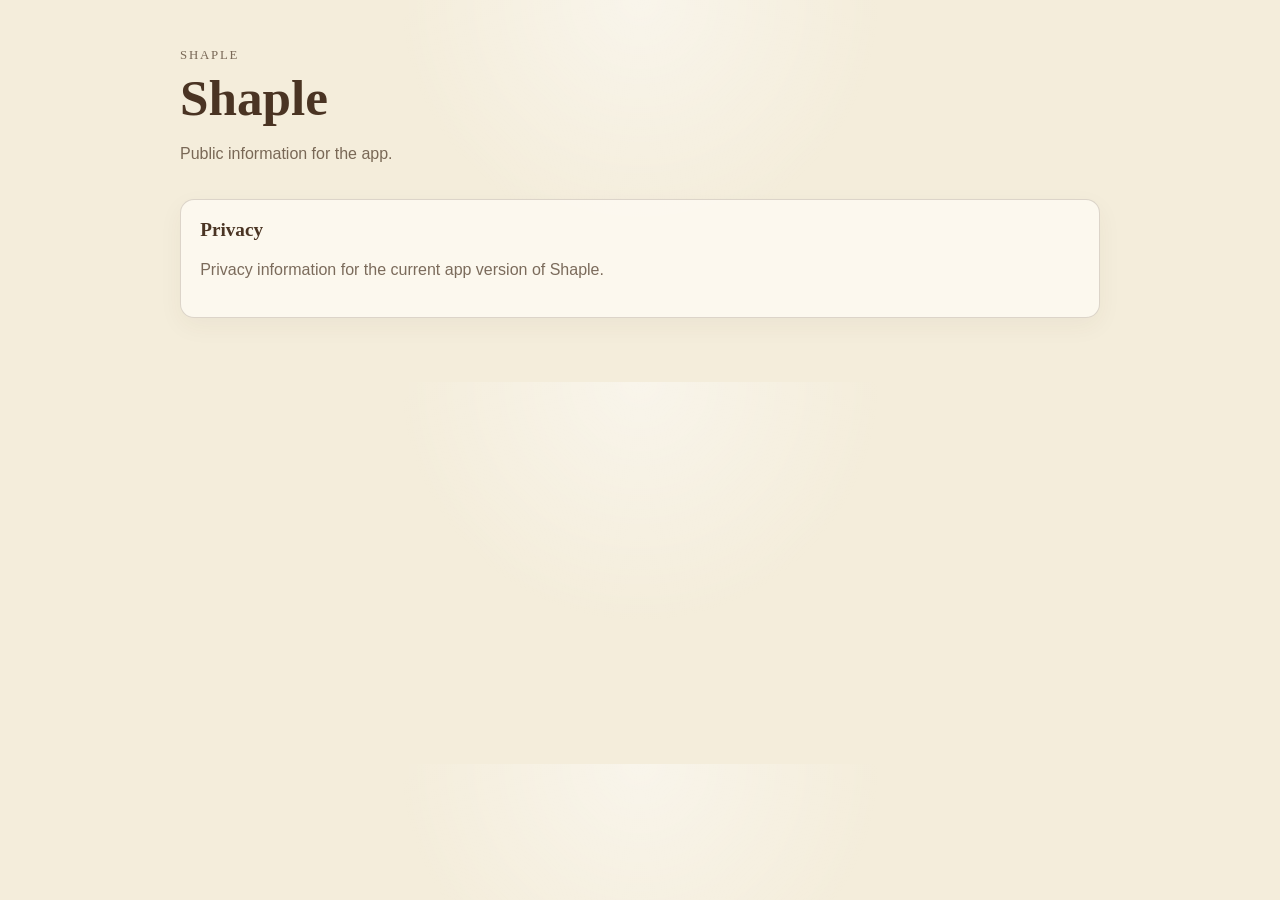
==== index.html @ 6f77ec1f "Initial website" ====
<!DOCTYPE html>
<html lang="en">
<head>
    <meta charset="UTF-8">
    <meta name="viewport" content="width=device-width, initial-scale=1.0">
    <title>Shaple Website</title>
    <link rel="stylesheet" href="styles.css">
</head>
<body>
    <main class="page">
        <header class="hero">
            <p class="eyebrow">Shaple</p>
            <h1>Shaple</h1>
            <p class="lead">
                Public information for the app.
            </p>
        </header>

        <nav class="card-list" aria-label="Site pages">
            <a class="card" href="./privacy/">
                <h2>Privacy</h2>
                <p>Privacy information for the current app version of Shaple.</p>
            </a>
        </nav>
    </main>
</body>
</html>
---- styles.css ----
:root {
    color-scheme: light;
    --paper: #f4eddb;
    --paper-shadow: #eadfc7;
    --ink: #4a3423;
    --ink-soft: rgba(74, 52, 35, 0.72);
    --line: rgba(74, 52, 35, 0.18);
    --card: rgba(255, 252, 245, 0.72);
}

* {
    box-sizing: border-box;
}

body {
    margin: 0;
    font-family: Georgia, "Times New Roman", serif;
    background:
        radial-gradient(circle at top, rgba(255, 255, 255, 0.45), transparent 32%),
        var(--paper);
    color: var(--ink);
}

.page {
    width: min(920px, calc(100% - 2rem));
    margin: 0 auto;
    padding: 3rem 0 4rem;
}

.page--narrow {
    width: min(760px, calc(100% - 2rem));
}

.hero {
    margin-bottom: 2rem;
}

.eyebrow {
    margin: 0 0 0.5rem;
    font-size: 0.8rem;
    letter-spacing: 0.14em;
    text-transform: uppercase;
    color: var(--ink-soft);
}

h1,
h2 {
    margin: 0;
    font-weight: 600;
}

h1 {
    font-size: clamp(2rem, 4vw, 3.2rem);
    line-height: 1.05;
}

h2 {
    font-size: 1.2rem;
}

.lead,
.prose p,
.card p {
    font-family: Arial, Helvetica, sans-serif;
    font-size: 1rem;
    line-height: 1.65;
    color: var(--ink-soft);
}

.prose p {
    margin: 0;
}

.prose p + p {
    margin-top: 1rem;
}

.card-list {
    display: grid;
    grid-template-columns: repeat(auto-fit, minmax(240px, 1fr));
    gap: 1rem;
}

.card {
    display: block;
    padding: 1.15rem 1.2rem;
    border: 1px solid var(--line);
    border-radius: 14px;
    background: var(--card);
    box-shadow: 0 8px 24px rgba(74, 52, 35, 0.05);
    text-decoration: none;
    color: inherit;
}

.card:hover {
    border-color: rgba(74, 52, 35, 0.28);
}

.prose {
    padding: 1.15rem 1.2rem;
}

.back-link {
    margin-top: 1.2rem;
    font-family: Arial, Helvetica, sans-serif;
}

a {
    color: var(--ink);
}
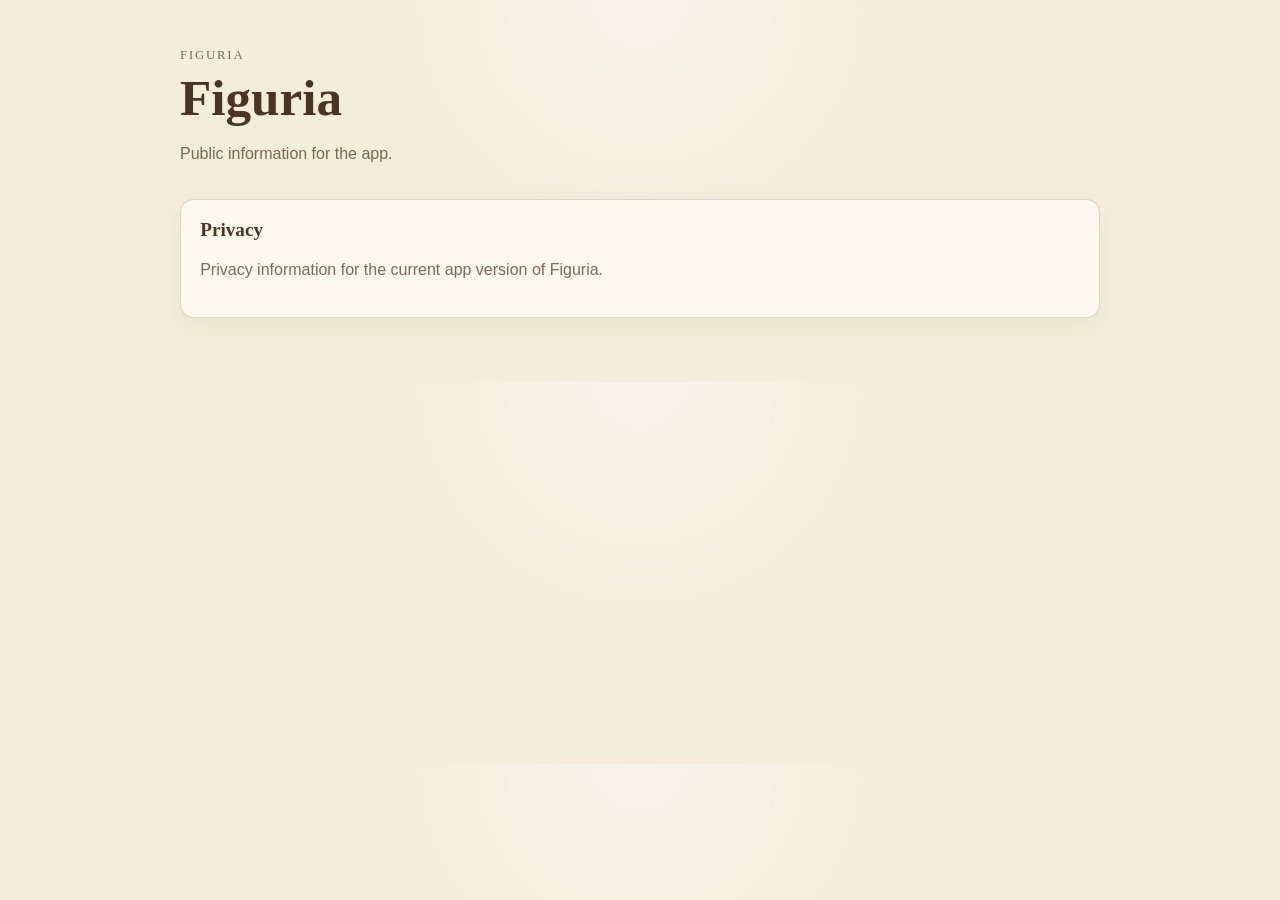
==== commit 2dbb2a49: "Rename" ====
--- a/index.html
+++ b/index.html
@@ -3,14 +3,14 @@
 <head>
     <meta charset="UTF-8">
     <meta name="viewport" content="width=device-width, initial-scale=1.0">
-    <title>Shaple Website</title>
+    <title>Figuria Website</title>
     <link rel="stylesheet" href="styles.css">
 </head>
 <body>
     <main class="page">
         <header class="hero">
-            <p class="eyebrow">Shaple</p>
-            <h1>Shaple</h1>
+            <p class="eyebrow">Figuria</p>
+            <h1>Figuria</h1>
             <p class="lead">
                 Public information for the app.
             </p>
@@ -19,7 +19,7 @@
         <nav class="card-list" aria-label="Site pages">
             <a class="card" href="./privacy/">
                 <h2>Privacy</h2>
-                <p>Privacy information for the current app version of Shaple.</p>
+                <p>Privacy information for the current app version of Figuria.</p>
             </a>
         </nav>
     </main>
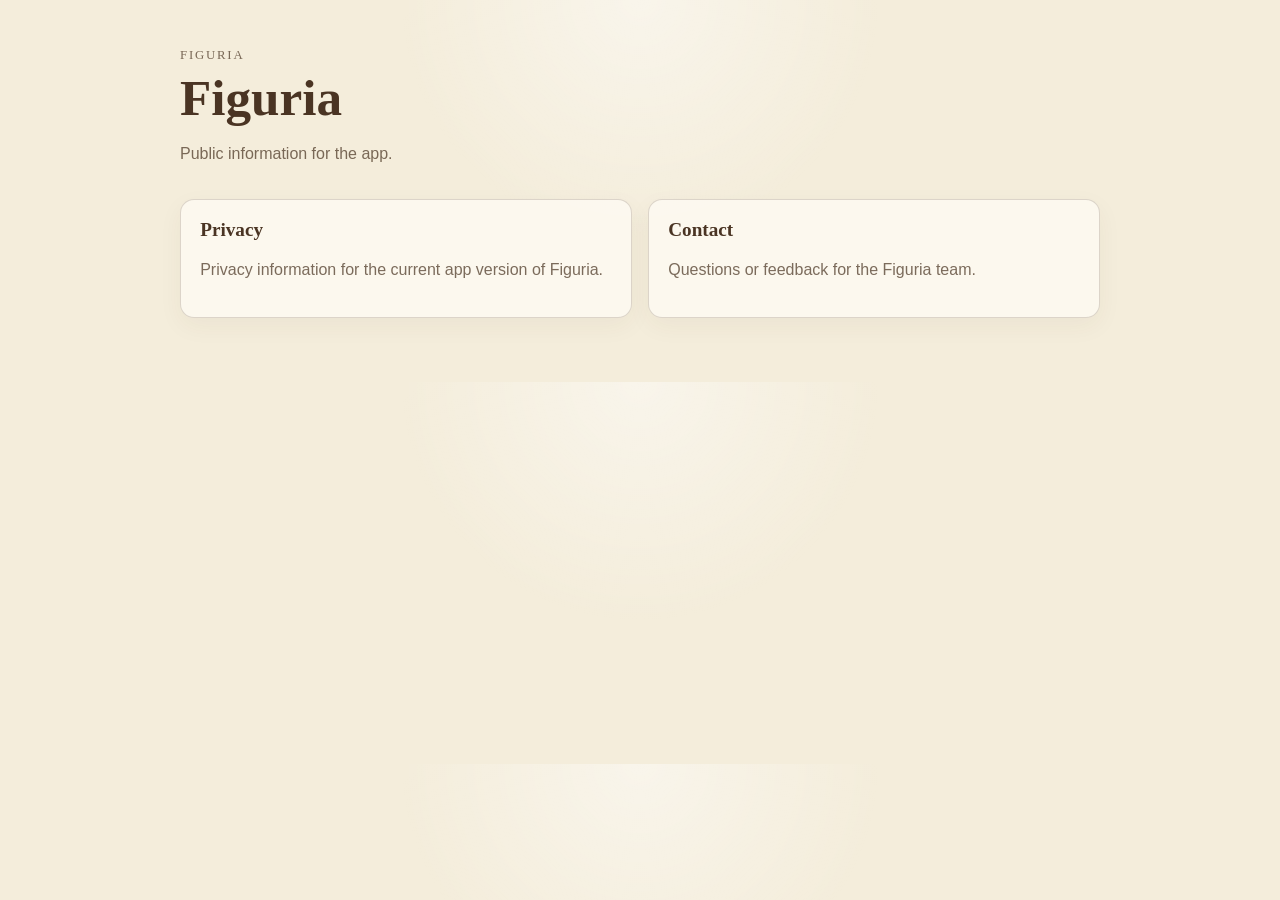
==== commit d625ce02: "Add contact" ====
--- a/index.html
+++ b/index.html
@@ -21,6 +21,10 @@
                 <h2>Privacy</h2>
                 <p>Privacy information for the current app version of Figuria.</p>
             </a>
+            <a class="card" href="./contact/">
+                <h2>Contact</h2>
+                <p>Questions or feedback for the Figuria team.</p>
+            </a>
         </nav>
     </main>
 </body>
